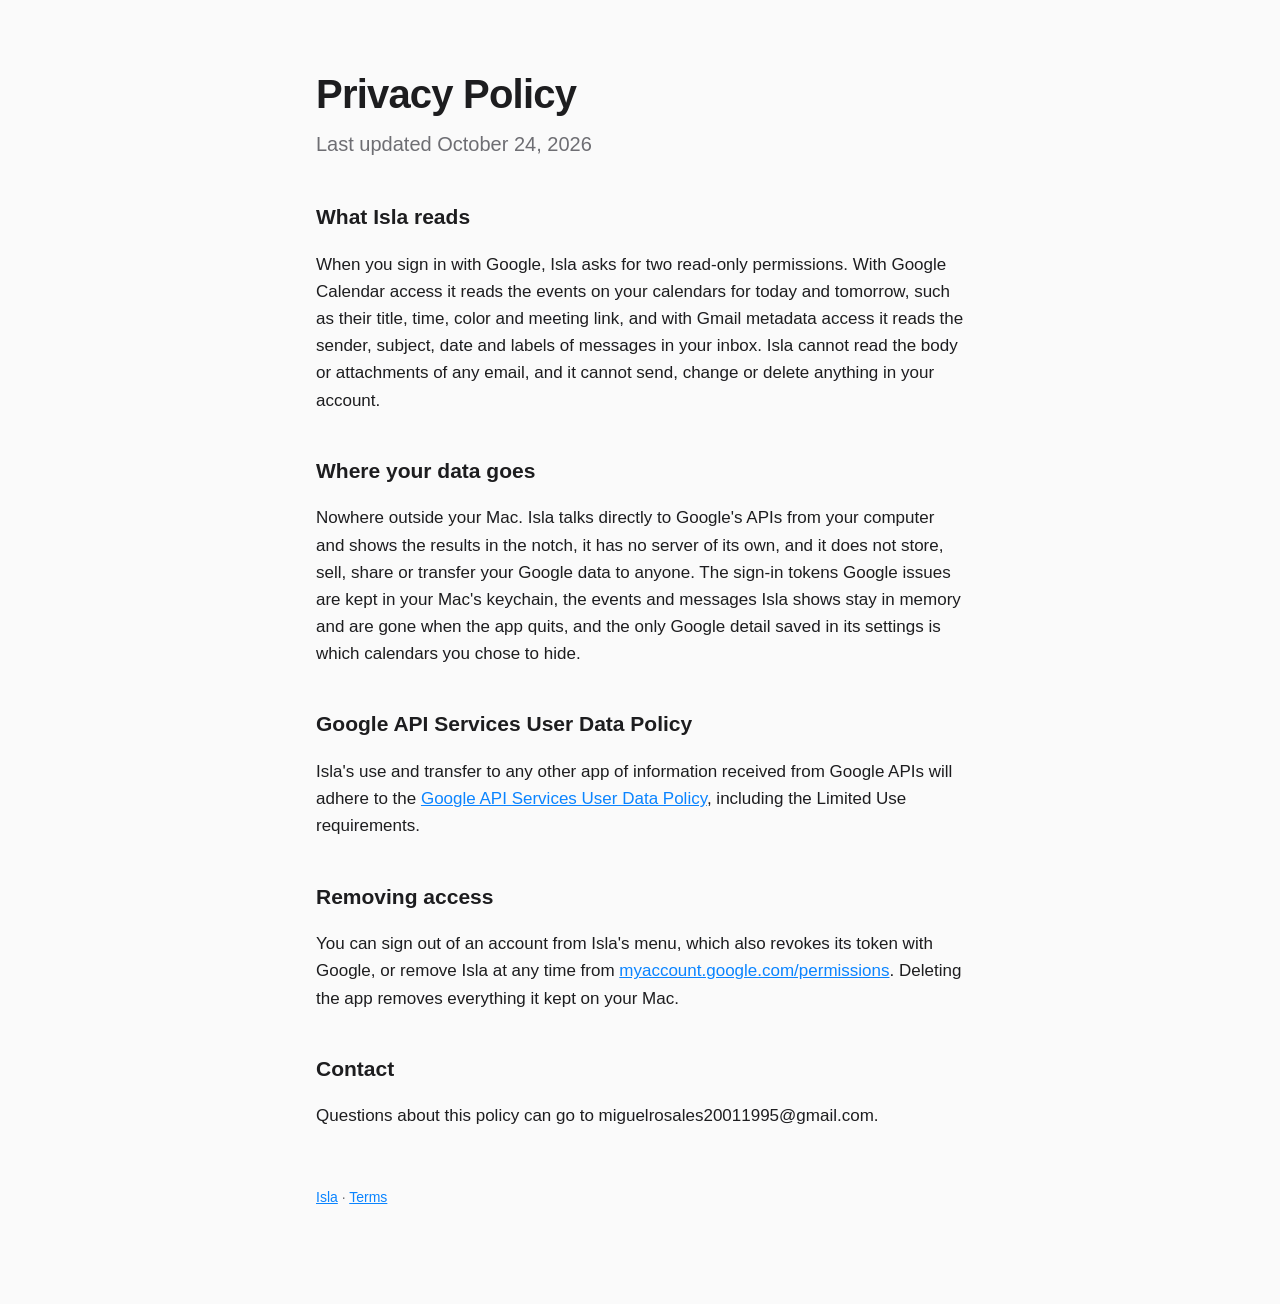
==== privacy.html @ 19445a75 "Isla home, privacy policy and terms Co-Authored-By: Claude Opus 5.5 <noreply@anthropic.com>" ====
<!doctype html>
<html lang="en">
<head>
<meta charset="utf-8">
<meta name="viewport" content="width=device-width, initial-scale=1">
<title>Isla Privacy Policy</title>
<link rel="stylesheet" href="style.css">
</head>
<body>
<main>
  <h1>Privacy Policy</h1>
  <p class="lead">Last updated October 24, 2026</p>

  <h2>What Isla reads</h2>
  <p>When you sign in with Google, Isla asks for two read-only permissions. With Google Calendar access it reads the events on your calendars for today and tomorrow, such as their title, time, color and meeting link, and with Gmail metadata access it reads the sender, subject, date and labels of messages in your inbox. Isla cannot read the body or attachments of any email, and it cannot send, change or delete anything in your account.</p>

  <h2>Where your data goes</h2>
  <p>Nowhere outside your Mac. Isla talks directly to Google's APIs from your computer and shows the results in the notch, it has no server of its own, and it does not store, sell, share or transfer your Google data to anyone. The sign-in tokens Google issues are kept in your Mac's keychain, the events and messages Isla shows stay in memory and are gone when the app quits, and the only Google detail saved in its settings is which calendars you chose to hide.</p>

  <h2>Google API Services User Data Policy</h2>
  <p>Isla's use and transfer to any other app of information received from Google APIs will adhere to the <a href="https://developers.google.com/terms/api-services-user-data-policy">Google API Services User Data Policy</a>, including the Limited Use requirements.</p>

  <h2>Removing access</h2>
  <p>You can sign out of an account from Isla's menu, which also revokes its token with Google, or remove Isla at any time from <a href="https://myaccount.google.com/permissions">myaccount.google.com/permissions</a>. Deleting the app removes everything it kept on your Mac.</p>

  <h2>Contact</h2>
  <p>Questions about this policy can go to miguelrosales20011995@gmail.com.</p>
  <footer><a href="index.html">Isla</a> · <a href="terms.html">Terms</a></footer>
</main>
</body>
</html>
---- style.css ----
:root { color-scheme: light dark; --bg: #fafafa; --fg: #1d1d1f; --muted: #6e6e73; --card: #fff; --line: #e5e5ea; }
@media (prefers-color-scheme: dark) { :root { --bg: #000; --fg: #f5f5f7; --muted: #98989d; --card: #111; --line: #2c2c2e; } }
* { box-sizing: border-box; }
body { margin: 0; background: var(--bg); color: var(--fg); font: 17px/1.6 -apple-system, BlinkMacSystemFont, "Segoe UI", sans-serif; overflow-x: hidden; }
main { max-width: 680px; margin: 0 auto; padding: 72px 16px 96px; }
.pill { display: inline-block; width: 120px; height: 34px; border-radius: 0 0 18px 18px; background: #000; margin-bottom: 28px; box-shadow: 0 8px 24px rgba(0,0,0,.25); }
h1 { font-size: 40px; line-height: 1.1; margin: 0 0 12px; letter-spacing: -0.02em; }
h2 { font-size: 21px; margin: 40px 0 8px; }
p, li { color: var(--fg); }
.lead { font-size: 20px; color: var(--muted); margin: 0 0 32px; }
.card { background: var(--card); border: 1px solid var(--line); border-radius: 18px; padding: 20px 24px; }
a { color: #0a84ff; }
footer { margin-top: 56px; color: var(--muted); font-size: 14px; }
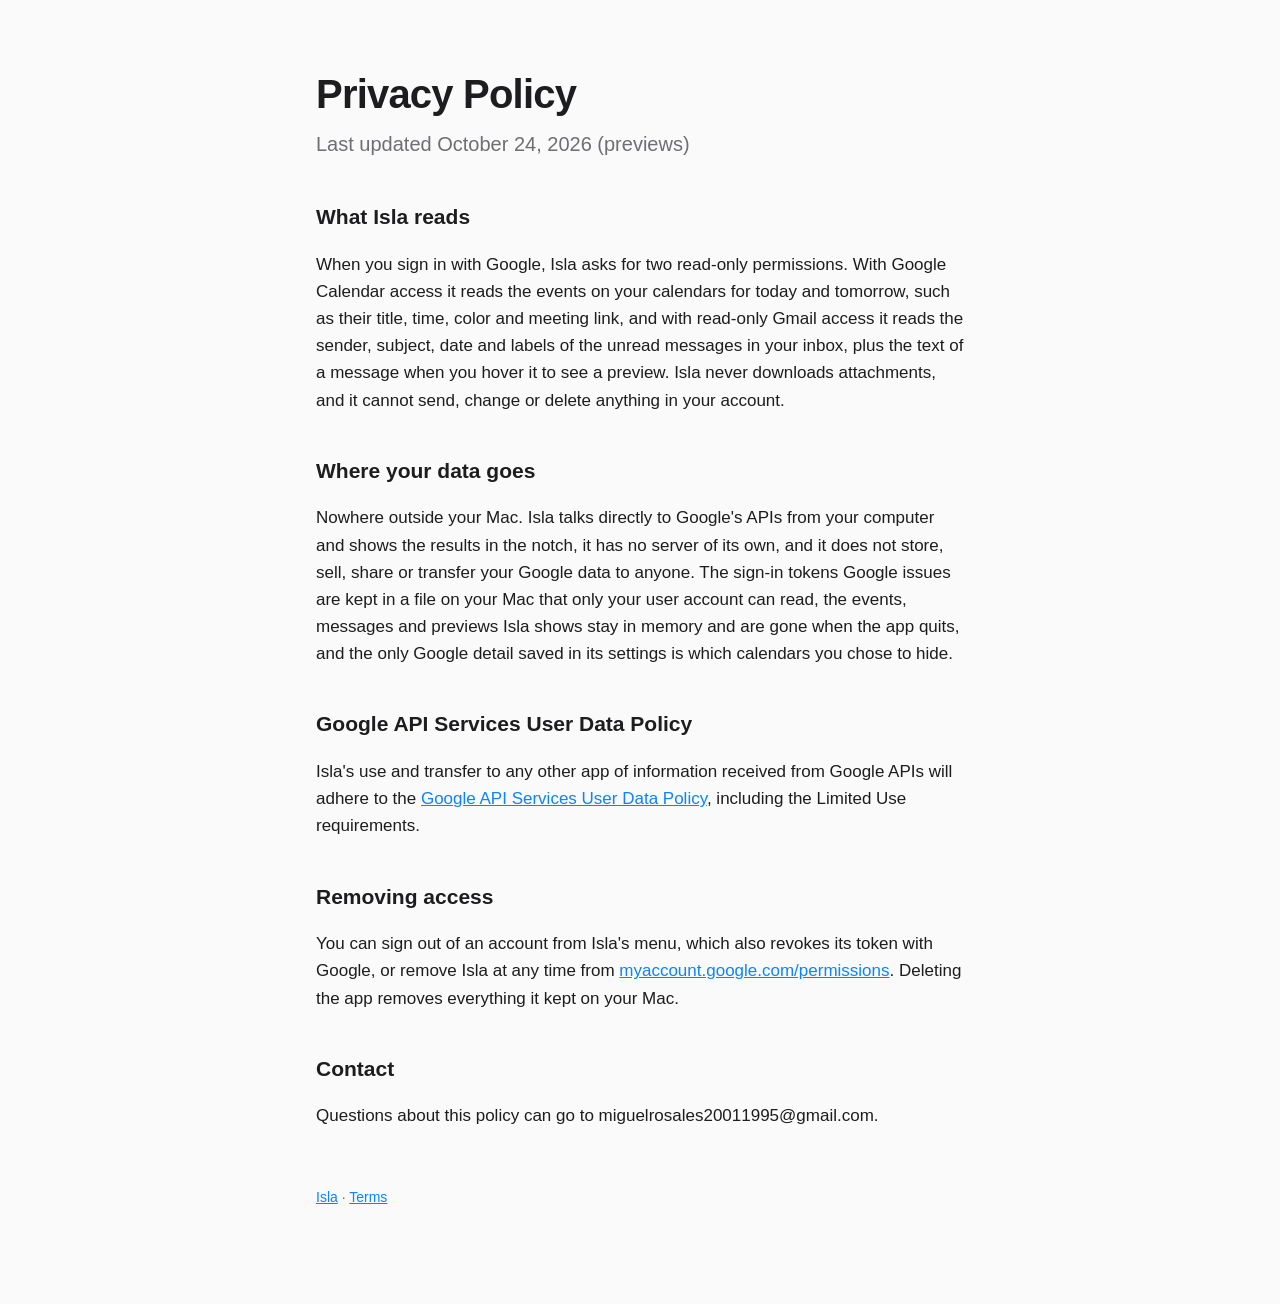
==== commit a3d9da39: "Privacy policy: hover previews read a message's text; tokens in a private file Co-Authored-By: Claud" ====
--- a/privacy.html
+++ b/privacy.html
@@ -9,13 +9,13 @@
 <body>
 <main>
   <h1>Privacy Policy</h1>
-  <p class="lead">Last updated October 24, 2026</p>
+  <p class="lead">Last updated October 24, 2026 (previews)</p>
 
   <h2>What Isla reads</h2>
-  <p>When you sign in with Google, Isla asks for two read-only permissions. With Google Calendar access it reads the events on your calendars for today and tomorrow, such as their title, time, color and meeting link, and with Gmail metadata access it reads the sender, subject, date and labels of messages in your inbox. Isla cannot read the body or attachments of any email, and it cannot send, change or delete anything in your account.</p>
+  <p>When you sign in with Google, Isla asks for two read-only permissions. With Google Calendar access it reads the events on your calendars for today and tomorrow, such as their title, time, color and meeting link, and with read-only Gmail access it reads the sender, subject, date and labels of the unread messages in your inbox, plus the text of a message when you hover it to see a preview. Isla never downloads attachments, and it cannot send, change or delete anything in your account.</p>
 
   <h2>Where your data goes</h2>
-  <p>Nowhere outside your Mac. Isla talks directly to Google's APIs from your computer and shows the results in the notch, it has no server of its own, and it does not store, sell, share or transfer your Google data to anyone. The sign-in tokens Google issues are kept in your Mac's keychain, the events and messages Isla shows stay in memory and are gone when the app quits, and the only Google detail saved in its settings is which calendars you chose to hide.</p>
+  <p>Nowhere outside your Mac. Isla talks directly to Google's APIs from your computer and shows the results in the notch, it has no server of its own, and it does not store, sell, share or transfer your Google data to anyone. The sign-in tokens Google issues are kept in a file on your Mac that only your user account can read, the events, messages and previews Isla shows stay in memory and are gone when the app quits, and the only Google detail saved in its settings is which calendars you chose to hide.</p>
 
   <h2>Google API Services User Data Policy</h2>
   <p>Isla's use and transfer to any other app of information received from Google APIs will adhere to the <a href="https://developers.google.com/terms/api-services-user-data-policy">Google API Services User Data Policy</a>, including the Limited Use requirements.</p>
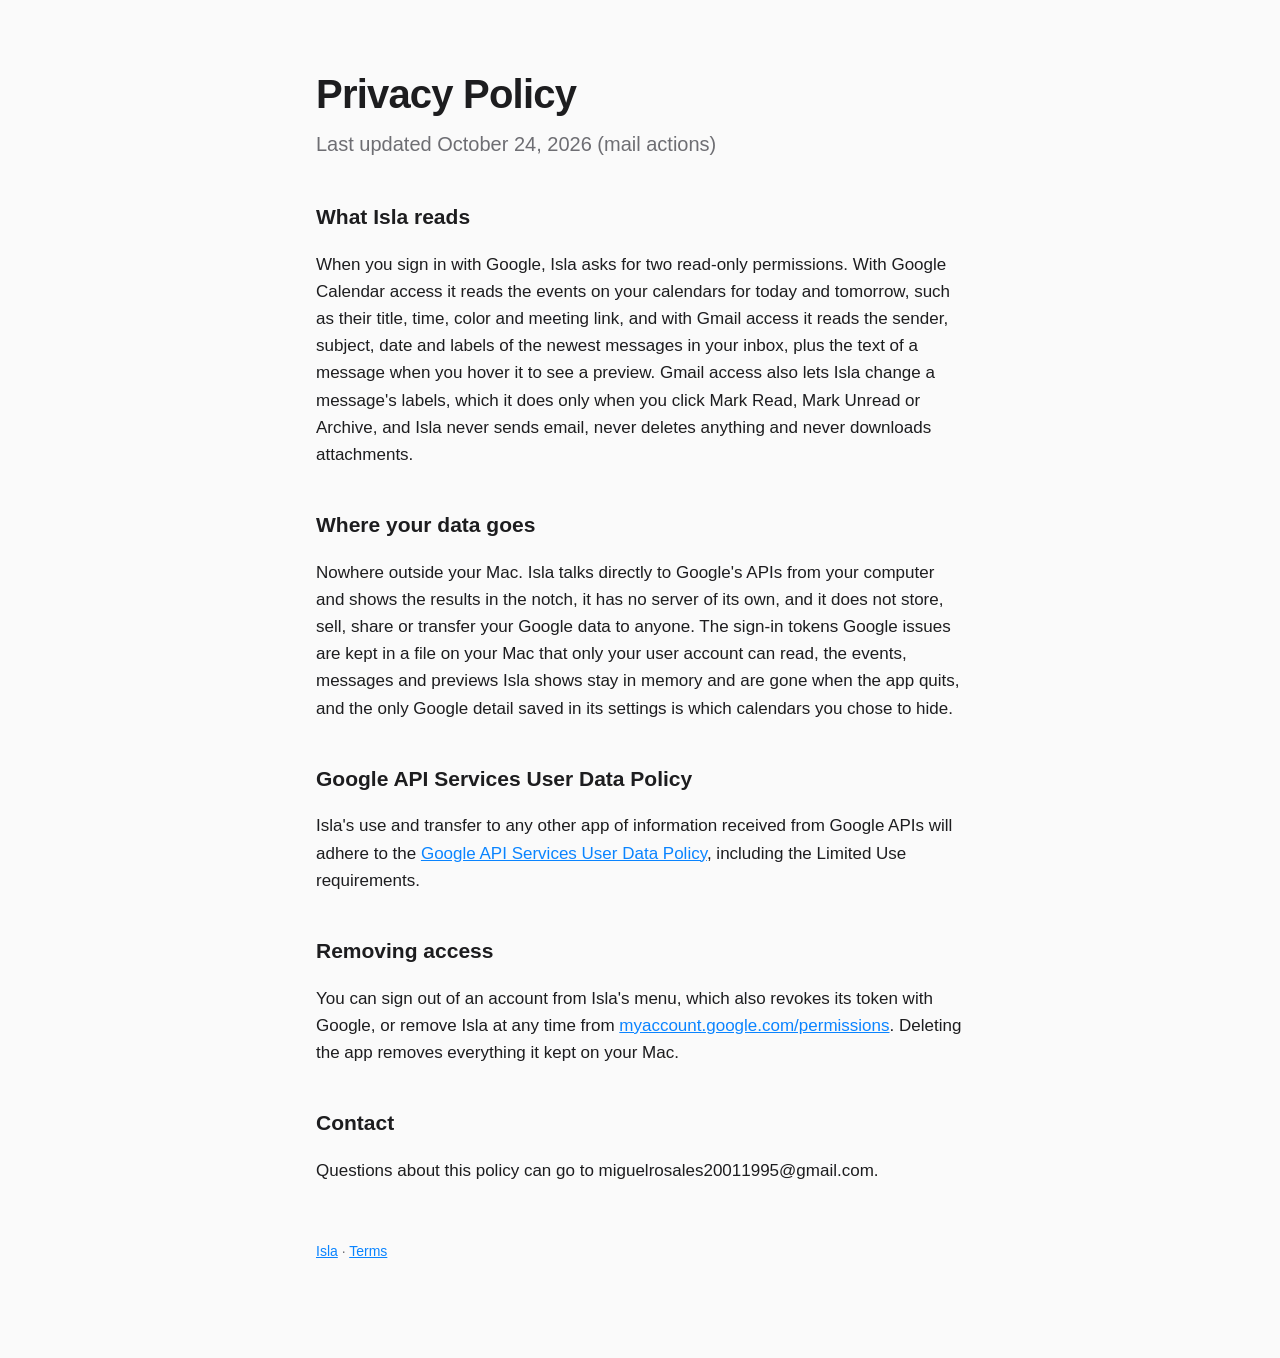
==== commit 4a0683ee: "Privacy policy: Mark Read/Unread and Archive Co-Authored-By: Claude Opus 5.5 <noreply@anthropic.com>" ====
--- a/privacy.html
+++ b/privacy.html
@@ -9,10 +9,10 @@
 <body>
 <main>
   <h1>Privacy Policy</h1>
-  <p class="lead">Last updated October 24, 2026 (previews)</p>
+  <p class="lead">Last updated October 24, 2026 (mail actions)</p>
 
   <h2>What Isla reads</h2>
-  <p>When you sign in with Google, Isla asks for two read-only permissions. With Google Calendar access it reads the events on your calendars for today and tomorrow, such as their title, time, color and meeting link, and with read-only Gmail access it reads the sender, subject, date and labels of the unread messages in your inbox, plus the text of a message when you hover it to see a preview. Isla never downloads attachments, and it cannot send, change or delete anything in your account.</p>
+  <p>When you sign in with Google, Isla asks for two read-only permissions. With Google Calendar access it reads the events on your calendars for today and tomorrow, such as their title, time, color and meeting link, and with Gmail access it reads the sender, subject, date and labels of the newest messages in your inbox, plus the text of a message when you hover it to see a preview. Gmail access also lets Isla change a message's labels, which it does only when you click Mark Read, Mark Unread or Archive, and Isla never sends email, never deletes anything and never downloads attachments.</p>
 
   <h2>Where your data goes</h2>
   <p>Nowhere outside your Mac. Isla talks directly to Google's APIs from your computer and shows the results in the notch, it has no server of its own, and it does not store, sell, share or transfer your Google data to anyone. The sign-in tokens Google issues are kept in a file on your Mac that only your user account can read, the events, messages and previews Isla shows stay in memory and are gone when the app quits, and the only Google detail saved in its settings is which calendars you chose to hide.</p>
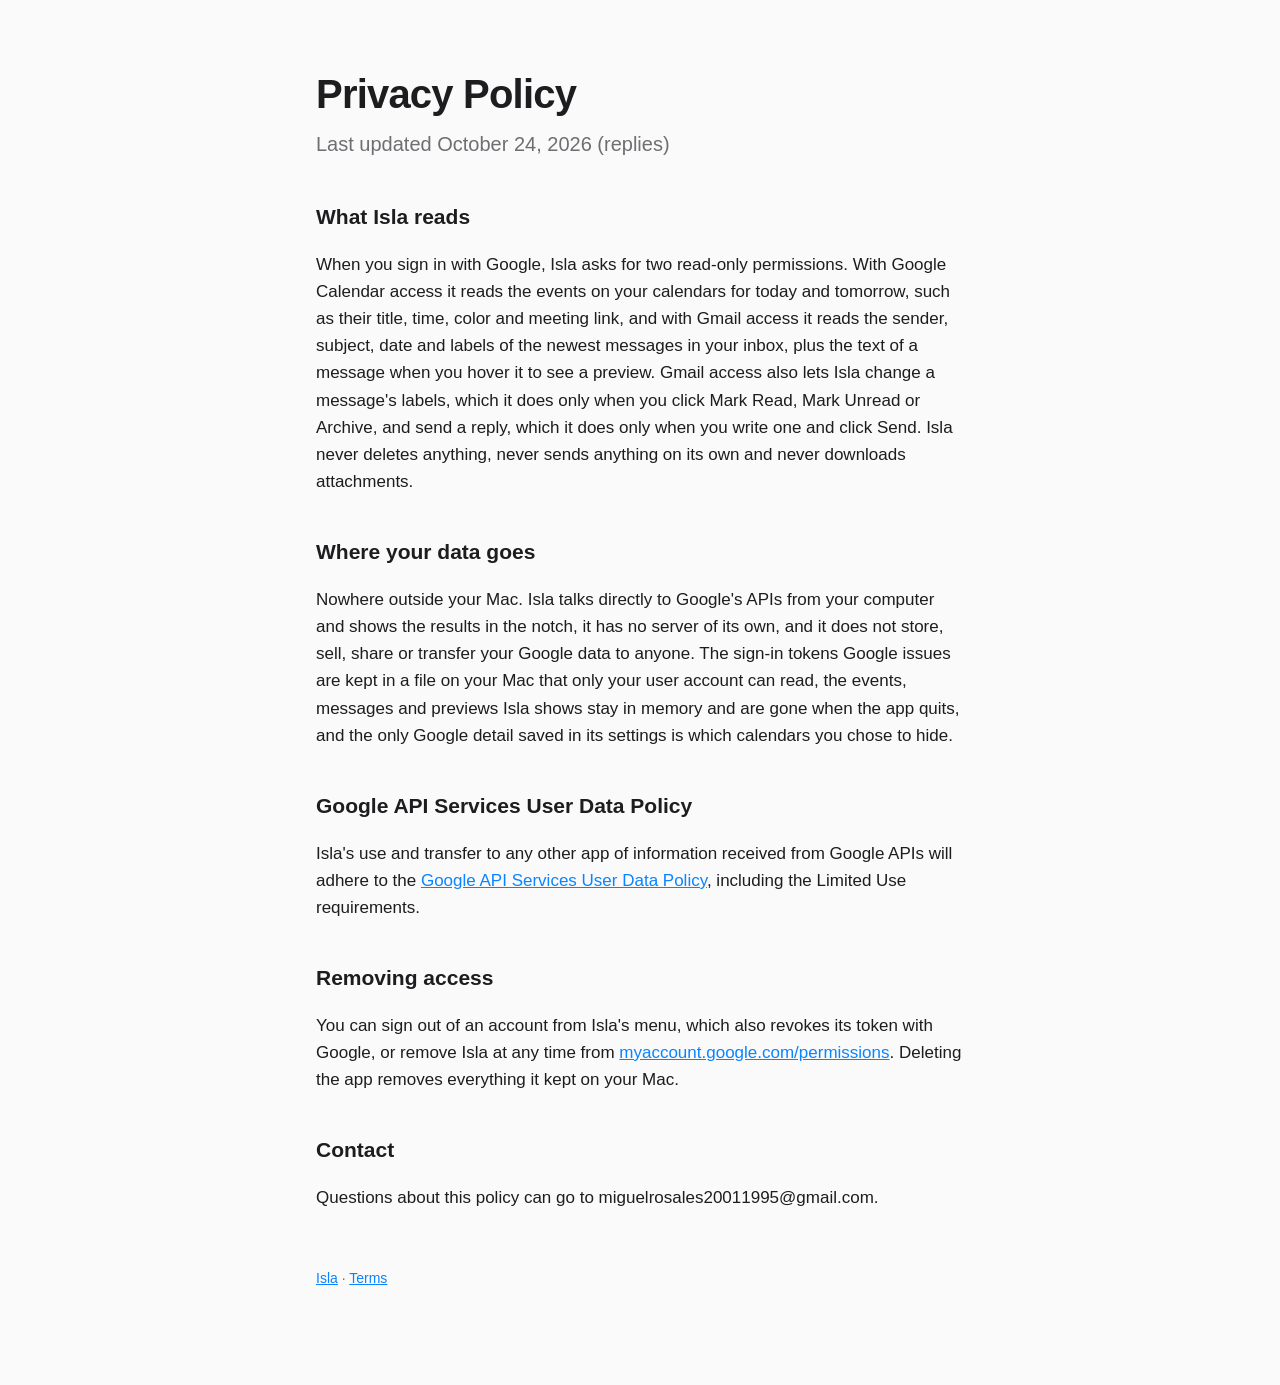
==== commit b394c071: "Privacy policy: replies are sent only when you click Send Co-Authored-By: Claude Opus 5.5 <noreply@a" ====
--- a/privacy.html
+++ b/privacy.html
@@ -9,10 +9,10 @@
 <body>
 <main>
   <h1>Privacy Policy</h1>
-  <p class="lead">Last updated October 24, 2026 (mail actions)</p>
+  <p class="lead">Last updated October 24, 2026 (replies)</p>
 
   <h2>What Isla reads</h2>
-  <p>When you sign in with Google, Isla asks for two read-only permissions. With Google Calendar access it reads the events on your calendars for today and tomorrow, such as their title, time, color and meeting link, and with Gmail access it reads the sender, subject, date and labels of the newest messages in your inbox, plus the text of a message when you hover it to see a preview. Gmail access also lets Isla change a message's labels, which it does only when you click Mark Read, Mark Unread or Archive, and Isla never sends email, never deletes anything and never downloads attachments.</p>
+  <p>When you sign in with Google, Isla asks for two read-only permissions. With Google Calendar access it reads the events on your calendars for today and tomorrow, such as their title, time, color and meeting link, and with Gmail access it reads the sender, subject, date and labels of the newest messages in your inbox, plus the text of a message when you hover it to see a preview. Gmail access also lets Isla change a message's labels, which it does only when you click Mark Read, Mark Unread or Archive, and send a reply, which it does only when you write one and click Send. Isla never deletes anything, never sends anything on its own and never downloads attachments.</p>
 
   <h2>Where your data goes</h2>
   <p>Nowhere outside your Mac. Isla talks directly to Google's APIs from your computer and shows the results in the notch, it has no server of its own, and it does not store, sell, share or transfer your Google data to anyone. The sign-in tokens Google issues are kept in a file on your Mac that only your user account can read, the events, messages and previews Isla shows stay in memory and are gone when the app quits, and the only Google detail saved in its settings is which calendars you chose to hide.</p>
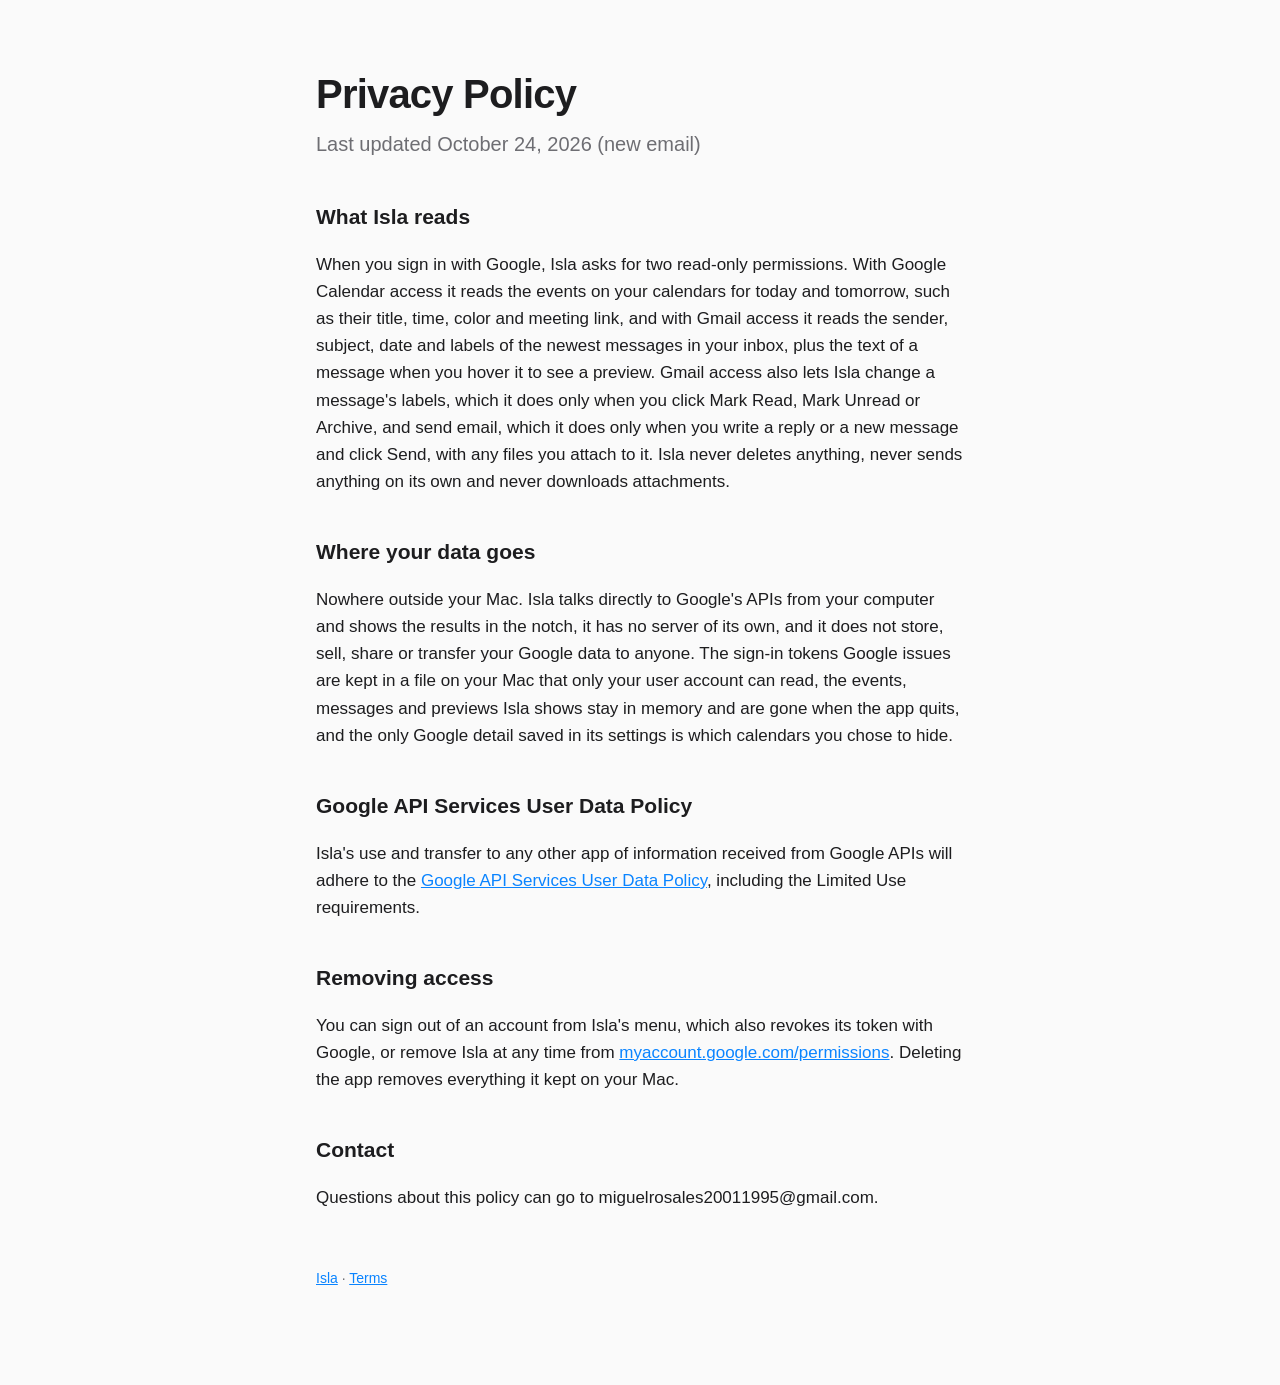
==== commit 4dcaec7d: "Privacy policy: new emails and attachments Co-Authored-By: Claude Opus 5.5 <noreply@anthropic.com>" ====
--- a/privacy.html
+++ b/privacy.html
@@ -9,10 +9,10 @@
 <body>
 <main>
   <h1>Privacy Policy</h1>
-  <p class="lead">Last updated October 24, 2026 (replies)</p>
+  <p class="lead">Last updated October 24, 2026 (new email)</p>
 
   <h2>What Isla reads</h2>
-  <p>When you sign in with Google, Isla asks for two read-only permissions. With Google Calendar access it reads the events on your calendars for today and tomorrow, such as their title, time, color and meeting link, and with Gmail access it reads the sender, subject, date and labels of the newest messages in your inbox, plus the text of a message when you hover it to see a preview. Gmail access also lets Isla change a message's labels, which it does only when you click Mark Read, Mark Unread or Archive, and send a reply, which it does only when you write one and click Send. Isla never deletes anything, never sends anything on its own and never downloads attachments.</p>
+  <p>When you sign in with Google, Isla asks for two read-only permissions. With Google Calendar access it reads the events on your calendars for today and tomorrow, such as their title, time, color and meeting link, and with Gmail access it reads the sender, subject, date and labels of the newest messages in your inbox, plus the text of a message when you hover it to see a preview. Gmail access also lets Isla change a message's labels, which it does only when you click Mark Read, Mark Unread or Archive, and send email, which it does only when you write a reply or a new message and click Send, with any files you attach to it. Isla never deletes anything, never sends anything on its own and never downloads attachments.</p>
 
   <h2>Where your data goes</h2>
   <p>Nowhere outside your Mac. Isla talks directly to Google's APIs from your computer and shows the results in the notch, it has no server of its own, and it does not store, sell, share or transfer your Google data to anyone. The sign-in tokens Google issues are kept in a file on your Mac that only your user account can read, the events, messages and previews Isla shows stay in memory and are gone when the app quits, and the only Google detail saved in its settings is which calendars you chose to hide.</p>
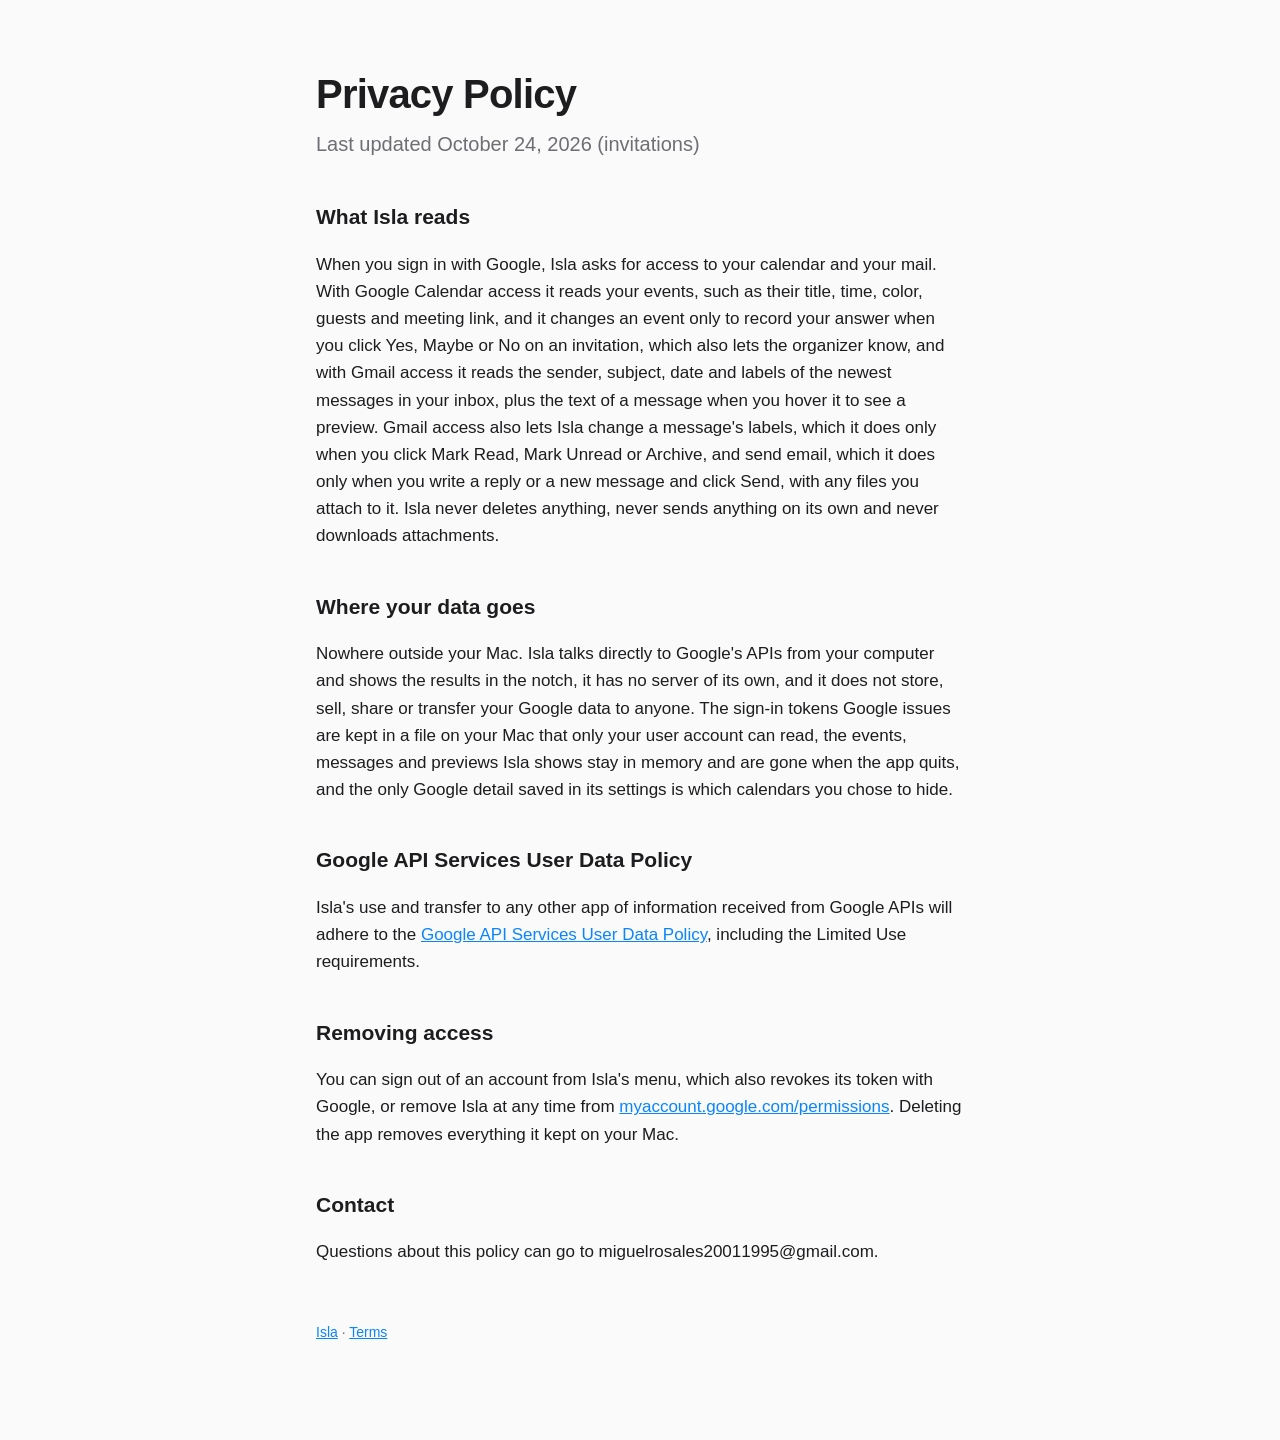
==== commit d5ff3415: "Privacy policy: answering invitations Co-Authored-By: Claude Opus 5.5 <noreply@anthropic.com>" ====
--- a/privacy.html
+++ b/privacy.html
@@ -9,10 +9,10 @@
 <body>
 <main>
   <h1>Privacy Policy</h1>
-  <p class="lead">Last updated October 24, 2026 (new email)</p>
+  <p class="lead">Last updated October 24, 2026 (invitations)</p>
 
   <h2>What Isla reads</h2>
-  <p>When you sign in with Google, Isla asks for two read-only permissions. With Google Calendar access it reads the events on your calendars for today and tomorrow, such as their title, time, color and meeting link, and with Gmail access it reads the sender, subject, date and labels of the newest messages in your inbox, plus the text of a message when you hover it to see a preview. Gmail access also lets Isla change a message's labels, which it does only when you click Mark Read, Mark Unread or Archive, and send email, which it does only when you write a reply or a new message and click Send, with any files you attach to it. Isla never deletes anything, never sends anything on its own and never downloads attachments.</p>
+  <p>When you sign in with Google, Isla asks for access to your calendar and your mail. With Google Calendar access it reads your events, such as their title, time, color, guests and meeting link, and it changes an event only to record your answer when you click Yes, Maybe or No on an invitation, which also lets the organizer know, and with Gmail access it reads the sender, subject, date and labels of the newest messages in your inbox, plus the text of a message when you hover it to see a preview. Gmail access also lets Isla change a message's labels, which it does only when you click Mark Read, Mark Unread or Archive, and send email, which it does only when you write a reply or a new message and click Send, with any files you attach to it. Isla never deletes anything, never sends anything on its own and never downloads attachments.</p>
 
   <h2>Where your data goes</h2>
   <p>Nowhere outside your Mac. Isla talks directly to Google's APIs from your computer and shows the results in the notch, it has no server of its own, and it does not store, sell, share or transfer your Google data to anyone. The sign-in tokens Google issues are kept in a file on your Mac that only your user account can read, the events, messages and previews Isla shows stay in memory and are gone when the app quits, and the only Google detail saved in its settings is which calendars you chose to hide.</p>
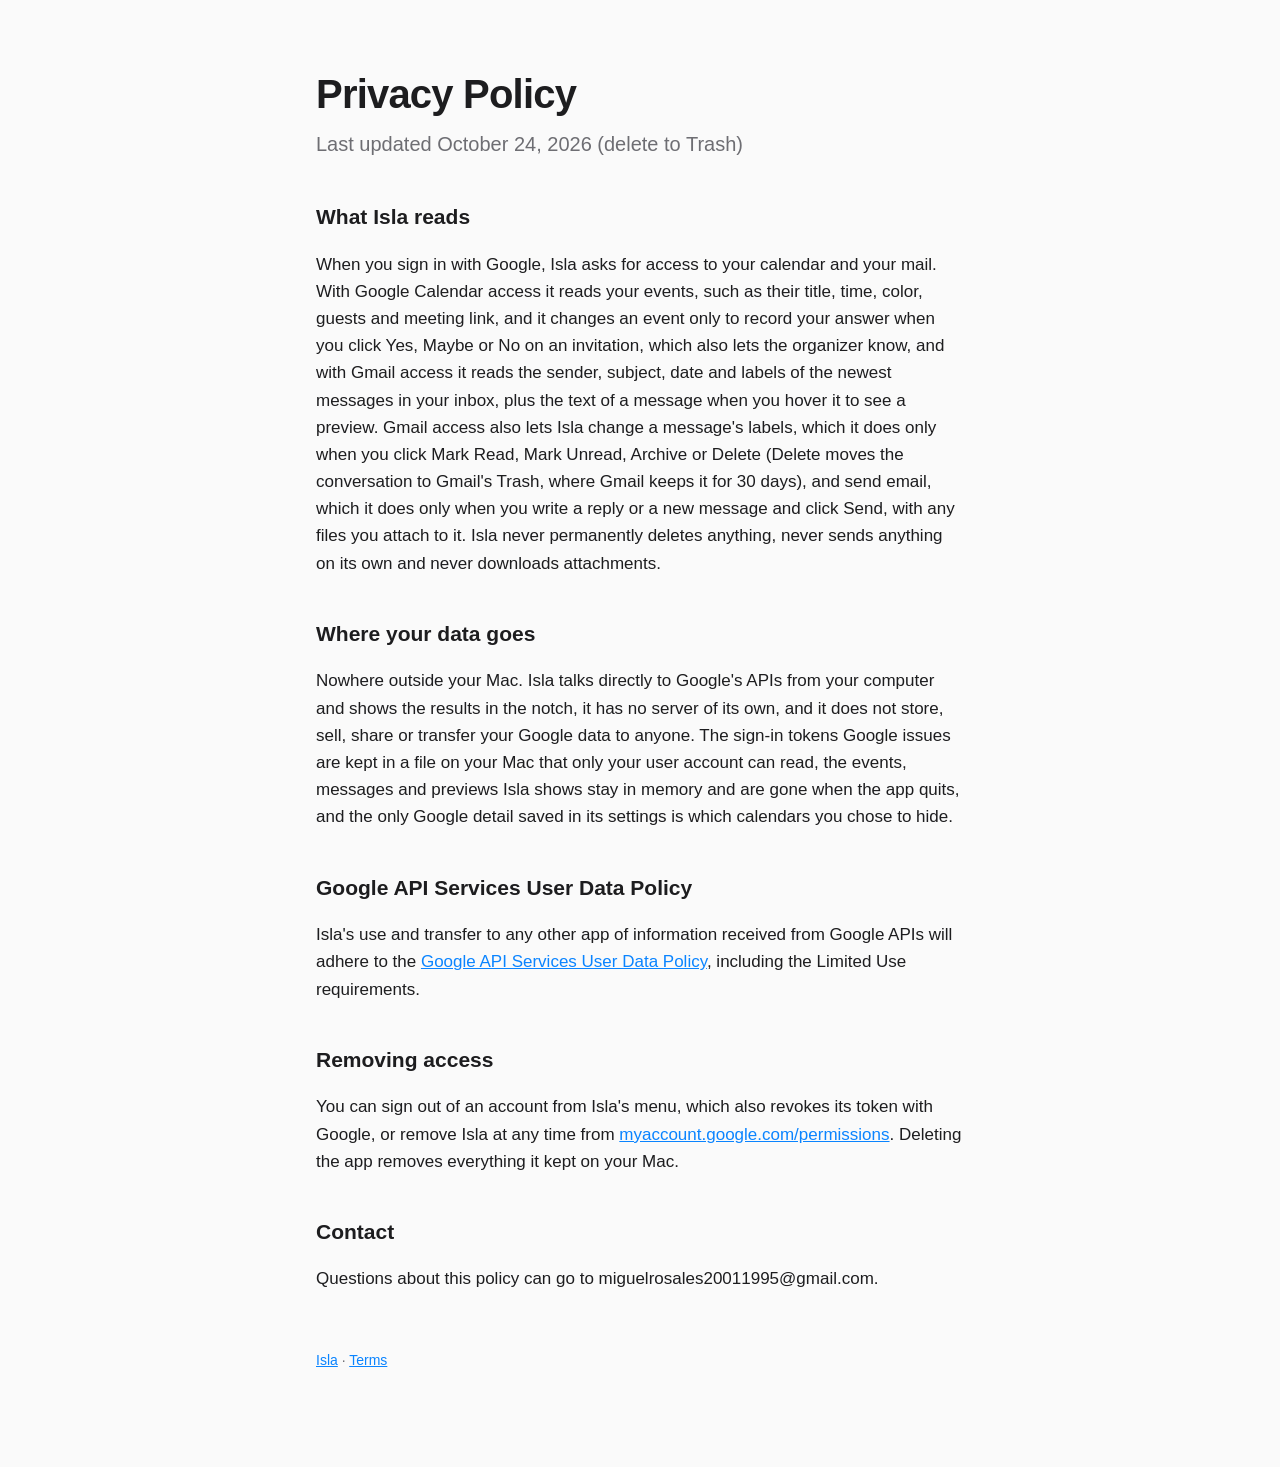
==== commit 0be1c854: "Privacy policy: Delete moves to Trash Co-Authored-By: Claude Opus 5.5 <noreply@anthropic.com>" ====
--- a/privacy.html
+++ b/privacy.html
@@ -9,10 +9,10 @@
 <body>
 <main>
   <h1>Privacy Policy</h1>
-  <p class="lead">Last updated October 24, 2026 (invitations)</p>
+  <p class="lead">Last updated October 24, 2026 (delete to Trash)</p>
 
   <h2>What Isla reads</h2>
-  <p>When you sign in with Google, Isla asks for access to your calendar and your mail. With Google Calendar access it reads your events, such as their title, time, color, guests and meeting link, and it changes an event only to record your answer when you click Yes, Maybe or No on an invitation, which also lets the organizer know, and with Gmail access it reads the sender, subject, date and labels of the newest messages in your inbox, plus the text of a message when you hover it to see a preview. Gmail access also lets Isla change a message's labels, which it does only when you click Mark Read, Mark Unread or Archive, and send email, which it does only when you write a reply or a new message and click Send, with any files you attach to it. Isla never deletes anything, never sends anything on its own and never downloads attachments.</p>
+  <p>When you sign in with Google, Isla asks for access to your calendar and your mail. With Google Calendar access it reads your events, such as their title, time, color, guests and meeting link, and it changes an event only to record your answer when you click Yes, Maybe or No on an invitation, which also lets the organizer know, and with Gmail access it reads the sender, subject, date and labels of the newest messages in your inbox, plus the text of a message when you hover it to see a preview. Gmail access also lets Isla change a message's labels, which it does only when you click Mark Read, Mark Unread, Archive or Delete (Delete moves the conversation to Gmail's Trash, where Gmail keeps it for 30 days), and send email, which it does only when you write a reply or a new message and click Send, with any files you attach to it. Isla never permanently deletes anything, never sends anything on its own and never downloads attachments.</p>
 
   <h2>Where your data goes</h2>
   <p>Nowhere outside your Mac. Isla talks directly to Google's APIs from your computer and shows the results in the notch, it has no server of its own, and it does not store, sell, share or transfer your Google data to anyone. The sign-in tokens Google issues are kept in a file on your Mac that only your user account can read, the events, messages and previews Isla shows stay in memory and are gone when the app quits, and the only Google detail saved in its settings is which calendars you chose to hide.</p>
